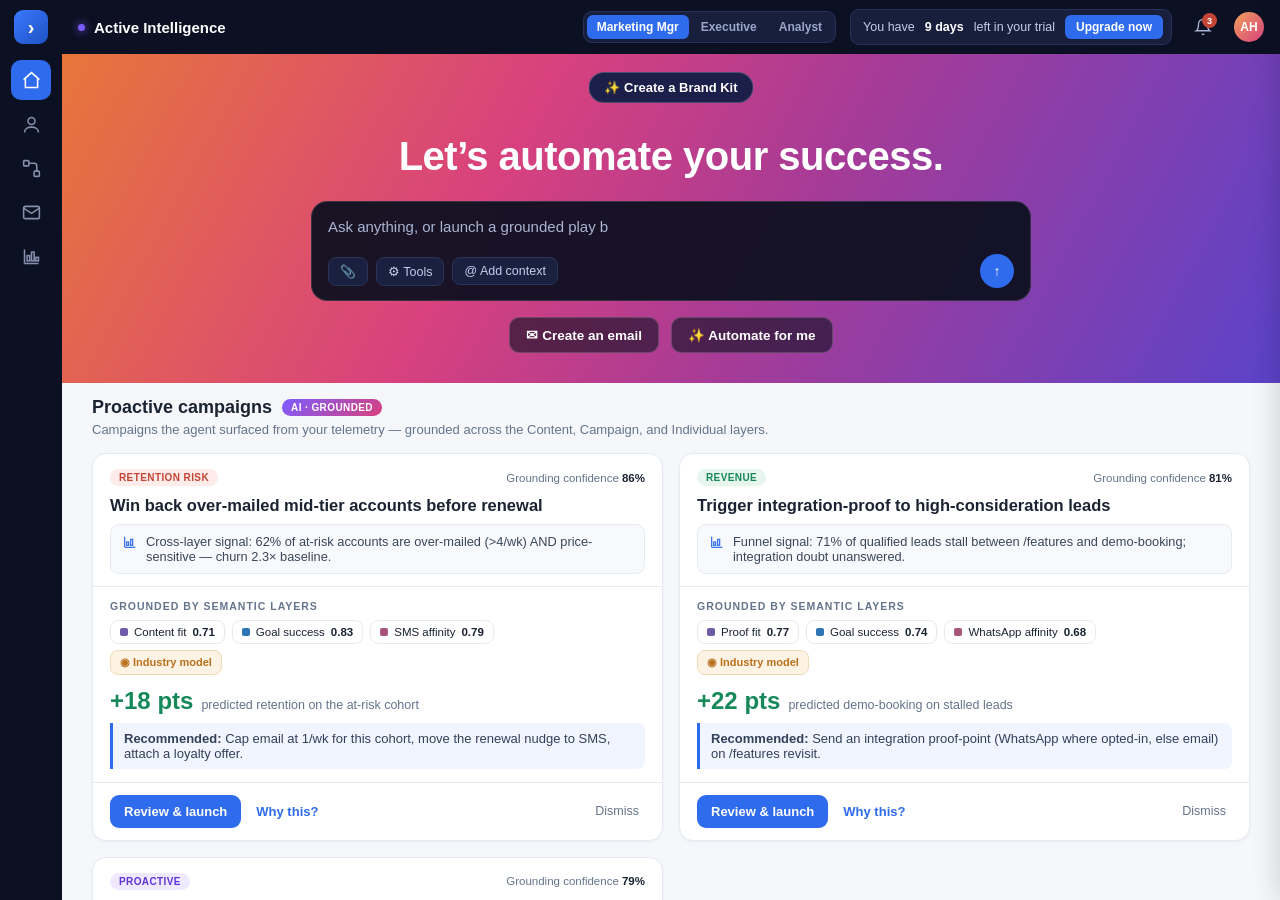
==== prototype/index.html @ b01e87f9 "initial upload" ====
<!DOCTYPE html>
<html lang="en">
<head>
<meta charset="UTF-8">
<meta name="viewport" content="width=device-width, initial-scale=1.0">
<title>Active Intelligence — Home</title>
<link rel="stylesheet" href="assets/app.css">
</head>
<body data-page="home" data-title="Active Intelligence">
<script src="assets/data.js"></script>
<script src="assets/shell.js"></script>
<script>
function card(c){
  const chips = c.chips.map(x=>`<span class="gchip"><span class="lyr" style="background:${DATA.LYR[x.l]||'#888'}"></span>${x.t} <b>${x.v}</b></span>`).join('');
  const scores = c.why.scores.map(s=>`<div class="scorerow"><span class="sc-m">${s.m}</span><span class="sc-n">${s.n}</span></div>`).join('');
  const cta = c.build ? `<a class="btn primary" href="builder.html?id=${c.id}">Review &amp; launch</a>` : `<a class="btn primary" href="reports.html">Open report</a>`;
  return `<div class="pcard" data-id="${c.id}">
    <div class="pc-top">
      <div class="pc-flag"><span class="flag ${c.flag}">${c.flagText}</span>
        <span class="conf">Grounding confidence <b>${Math.round(c.conf*100)}%</b></span></div>
      <div class="pc-title">${c.title}</div>
      <div class="trigger"><span class="ic">${SHELL_ICONS.chartSmall}</span><span>${c.trigger}</span></div>
    </div>
    <div class="pc-body">
      <div class="glabel">Grounded by semantic layers</div>
      <div class="gchips">${chips}</div>
      <div class="gchips"><span class="tier">&#9673; ${c.tier}</span></div>
      <div class="lift"><span class="n">${c.lift}</span><span class="l">${c.liftLabel}</span></div>
      <div class="action"><b>Recommended:</b> ${c.action}</div>
    </div>
    <div class="why" id="why-${c.id}">
      <div class="wl">Why this — hybrid reasoning</div>
      <div class="narr">${c.why.narr}</div>
      <div class="wl">Grounded on these scores</div>${scores}
    </div>
    <div class="pc-foot">${cta}
      <button class="btn link" data-act="why" data-id="${c.id}">Why this?</button>
      <button class="dismiss" data-act="dismiss">Dismiss</button>
    </div>
  </div>`;
}

function render(view, ctx){
  const role = ctx.role;
  const cards = (role==='exec'?[DATA.EXEC_CARD]:[]).concat(DATA.CAMPAIGNS);
  const sub = role==='exec'
    ? 'Portfolio view — plays ranked by projected revenue impact, every one grounded in performance scores.'
    : role==='analyst'
    ? 'Each play exposes the scores and model tier it’s grounded on. Open “Why this?” for the evidence.'
    : 'Campaigns the agent surfaced from your telemetry — grounded across the Content, Campaign, and Individual layers.';
  const prompts = {
    manager:'Ask anything, or launch a grounded play below…',
    exec:'Show me where revenue is at risk this week…',
    analyst:'Compare tenant vs industry model on the retention goal…'
  };
  view.innerHTML = `
    <div class="hero">
      <div class="brandkit">✨ Create a Brand Kit</div>
      <h1>Let’s automate your success.</h1>
      <div class="promptbox">
        <div class="ph" id="typed"></div>
        <div class="promptrow"><span class="pill">📎</span><span class="pill">⚙ Tools</span><span class="pill">@ Add context</span><span class="send">↑</span></div>
      </div>
      <div class="heroactions"><a class="ha" href="#">✉ Create an email</a><a class="ha" href="automations.html">✨ Automate for me</a></div>
    </div>
    <div class="section tight">
      <div class="sec-h"><h2>Proactive campaigns</h2><span class="ai">AI · GROUNDED</span></div>
      <p class="sec-sub">${sub}</p>
      <div class="cards">${cards.map(card).join('')}</div>
    </div>`;
  // typewriter
  const el = document.getElementById('typed'); const text = prompts[role]; let i=0; el.textContent='';
  clearInterval(window._tw); window._tw = setInterval(()=>{ el.textContent = text.slice(0,i++); if(i>text.length) clearInterval(window._tw); }, 26);
}

// delegated interactions (attached once)
document.addEventListener('click', e=>{
  const a = e.target.closest('[data-act]'); if(!a) return;
  if(a.dataset.act==='why'){ const w=document.getElementById('why-'+a.dataset.id); w.classList.toggle('open'); a.textContent = w.classList.contains('open')?'Hide reasoning':'Why this?'; }
  else if(a.dataset.act==='dismiss'){ const c=a.closest('.pcard'); c.style.opacity=.35; Shell.toast('Dismissed — the agent will learn from this'); }
});

Shell.mount(render);
</script>
</body>
</html>
---- prototype/assets/app.css ----
/* Active Intelligence — ActiveCampaign UI prototype · shared styles */
:root{
  --nav:#0b1022; --bar:#0b1022; --blue:#2f6bed; --blue2:#1f53c4;
  --ink:#1b2333; --muted:#64748b; --line:#e6ebf2; --bg:#f5f7fb; --card:#fff;
  --purple:#6E5AA6; --mauve:#A8557A; --campaign:#2E75B6; --teal:#16895a; --gold:#b5841f;
  --good:#16895a; --warn:#c9821f; --bad:#c44536; --chip:#eef2f9;
}
*{box-sizing:border-box}
html,body{margin:0;height:100%}
body{font-family:-apple-system,BlinkMacSystemFont,"Segoe UI",Inter,Arial,sans-serif;background:var(--bg);color:var(--ink);
  -webkit-font-smoothing:antialiased;font-size:14px}
a{color:inherit;text-decoration:none}
.app{display:grid;grid-template-columns:62px 1fr;height:100vh;overflow:hidden}

/* ---- Left nav rail ---- */
.rail{background:var(--nav);display:flex;flex-direction:column;align-items:center;padding:10px 0;gap:4px;z-index:30}
.logo{width:34px;height:34px;border-radius:9px;background:linear-gradient(135deg,#3b78ff,#1f53c4);color:#fff;display:flex;
  align-items:center;justify-content:center;font-weight:800;font-size:20px;margin-bottom:12px;text-decoration:none}
.nico{width:40px;height:40px;border-radius:10px;display:flex;align-items:center;justify-content:center;color:#8590ad;
  cursor:pointer;transition:.15s;position:relative}
.nico svg{width:21px;height:21px;stroke:currentColor;fill:none;stroke-width:1.8}
.nico:hover{background:#1a2240;color:#cdd6ee}
.nico.active{background:var(--blue);color:#fff}
.nico .tip{position:absolute;left:52px;top:50%;transform:translateY(-50%);background:#1a2240;color:#e7ecf8;font-size:12px;
  padding:5px 9px;border-radius:6px;white-space:nowrap;opacity:0;pointer-events:none;transition:.12s;z-index:60}
.nico:hover .tip{opacity:1}
.rail .spacer{flex:1}

/* ---- Top bar ---- */
.main{display:flex;flex-direction:column;min-width:0}
.topbar{height:54px;background:var(--bar);display:flex;align-items:center;gap:14px;padding:0 16px;color:#cdd6ee;z-index:20}
.tb-title{font-weight:700;color:#fff;font-size:15px;display:flex;align-items:center;gap:9px}
.tb-title .dot{width:7px;height:7px;border-radius:50%;background:#7c5cff;box-shadow:0 0 10px #7c5cff}
.tb-spacer{flex:1}
.trial{background:#171f3d;border:1px solid #28315c;border-radius:9px;padding:5px 8px 5px 12px;font-size:12.5px;color:#c3cdec;display:flex;align-items:center;gap:10px}
.trial b{color:#fff}
.trial .up{background:var(--blue);color:#fff;border:none;border-radius:6px;padding:5px 11px;font-weight:700;font-size:12px;cursor:pointer}
.roleswitch{display:flex;background:#171f3d;border:1px solid #28315c;border-radius:9px;padding:3px;gap:2px}
.roleswitch button{background:none;border:none;color:#9aa6c9;font-size:12px;font-weight:600;padding:5px 10px;border-radius:6px;cursor:pointer}
.roleswitch button.on{background:var(--blue);color:#fff}
.iconbtn{width:34px;height:34px;border-radius:8px;display:flex;align-items:center;justify-content:center;color:#aab4d4;cursor:pointer;position:relative}
.iconbtn:hover{background:#171f3d;color:#fff}
.iconbtn svg{width:18px;height:18px;stroke:currentColor;fill:none;stroke-width:1.8}
.badge{position:absolute;top:3px;right:3px;background:var(--bad);color:#fff;font-size:9px;font-weight:800;border-radius:9px;min-width:15px;height:15px;display:flex;align-items:center;justify-content:center;padding:0 3px}
.avatar{width:30px;height:30px;border-radius:50%;background:linear-gradient(135deg,#f0a05a,#d8417e);display:flex;align-items:center;justify-content:center;color:#fff;font-weight:700;font-size:12px}

/* ---- View area ---- */
.view{flex:1;overflow:auto}

/* HOME hero */
.hero{background:linear-gradient(118deg,#e8763a 0%,#d8417e 36%,#a93b95 58%,#5b43c9 100%);padding:34px 30px 30px;color:#fff;position:relative}
.hero .brandkit{position:absolute;top:18px;left:50%;transform:translateX(-50%);background:#1b1f4a;border:1px solid #ffffff33;
  color:#fff;border-radius:20px;padding:7px 15px;font-size:13px;font-weight:600;display:flex;gap:7px;align-items:center}
.hero h1{text-align:center;font-size:40px;font-weight:800;margin:46px 0 22px;letter-spacing:-.5px}
.promptbox{max-width:720px;margin:0 auto;background:#0c1020ee;border:1px solid #ffffff22;border-radius:16px;padding:16px 16px 12px}
.promptbox .ph{color:#aab4d4;font-size:15px;min-height:26px}
.promptrow{display:flex;align-items:center;gap:8px;margin-top:10px}
.promptrow .pill{background:#1a2140;border:1px solid #2a3358;color:#c3cdec;border-radius:8px;padding:6px 11px;font-size:12.5px;display:flex;gap:6px;align-items:center;cursor:pointer}
.promptrow .send{margin-left:auto;width:34px;height:34px;border-radius:50%;background:var(--blue);color:#fff;display:flex;align-items:center;justify-content:center;cursor:pointer}
.heroactions{display:flex;gap:12px;justify-content:center;margin-top:16px}
.heroactions .ha{background:#0c102099;border:1px solid #ffffff2b;color:#fff;border-radius:10px;padding:9px 16px;font-size:13.5px;font-weight:600;cursor:pointer;display:flex;gap:8px;align-items:center;text-decoration:none}

/* content sections */
.section{padding:24px 30px}
.section.tight{padding:8px 30px 24px}
.sec-h{display:flex;align-items:center;gap:10px;margin:6px 0 4px}
.sec-h h2{font-size:18px;margin:0;font-weight:800}
.ai{background:linear-gradient(135deg,#7c5cff,#d8417e);color:#fff;font-size:10px;font-weight:800;border-radius:20px;padding:3px 9px;letter-spacing:.4px}
.sec-sub{color:var(--muted);font-size:13px;margin:0 0 16px}

/* proactive campaign cards */
.cards{display:grid;grid-template-columns:1fr 1fr;gap:16px}
@media(max-width:1080px){.cards{grid-template-columns:1fr}}
.pcard{background:var(--card);border:1px solid var(--line);border-radius:14px;padding:0;overflow:hidden;box-shadow:0 1px 3px rgba(20,40,80,.05);transition:.18s}
.pcard:hover{box-shadow:0 6px 20px rgba(20,40,80,.10);transform:translateY(-1px)}
.pc-top{padding:15px 17px 12px;border-bottom:1px solid var(--line)}
.pc-flag{display:flex;align-items:center;gap:8px;margin-bottom:9px}
.flag{font-size:10px;font-weight:800;border-radius:20px;padding:3px 9px;letter-spacing:.4px;text-transform:uppercase}
.flag.pro{background:#efe9ff;color:#6034d6}
.flag.urgent{background:#fdece9;color:#c44536}
.flag.rev{background:#e6f5ee;color:#16895a}
.conf{margin-left:auto;font-size:11.5px;color:var(--muted)}
.conf b{color:var(--ink)}
.pc-title{font-size:16.5px;font-weight:800;margin:2px 0 8px;line-height:1.25}
.trigger{display:flex;gap:8px;align-items:flex-start;background:#f7f9fc;border:1px solid var(--line);border-radius:9px;padding:9px 11px;font-size:12.8px;color:#3a4659}
.trigger .ic{color:var(--blue);flex-shrink:0}
.trigger .ic svg{width:16px;height:16px;stroke:currentColor;fill:none;stroke-width:1.8}
.pc-body{padding:13px 17px}
.glabel{font-size:10.5px;font-weight:800;color:var(--muted);letter-spacing:1px;text-transform:uppercase;margin-bottom:8px}
.gchips{display:flex;flex-wrap:wrap;gap:7px;margin-bottom:6px}
.gchip{font-size:11.5px;border-radius:8px;padding:5px 9px;display:flex;gap:6px;align-items:center;border:1px solid var(--line);background:#fff}
.gchip .lyr{width:8px;height:8px;border-radius:2px}
.gchip b{font-variant-numeric:tabular-nums}
.tier{font-size:11px;font-weight:700;color:#b9701d;background:#fdf3e4;border:1px solid #f0d9b4;border-radius:8px;padding:5px 9px}
.lift{display:flex;align-items:baseline;gap:8px;margin:12px 0 4px}
.lift .n{font-size:24px;font-weight:800;color:var(--good)}
.lift .l{font-size:12.5px;color:var(--muted)}
.action{font-size:13px;color:#33405a;background:#f0f5ff;border-left:3px solid var(--blue);border-radius:0 7px 7px 0;padding:8px 11px;margin-top:8px}
.pc-foot{display:flex;gap:9px;padding:12px 17px;border-top:1px solid var(--line);align-items:center}
.btn{border:none;border-radius:9px;padding:9px 14px;font-size:13px;font-weight:700;cursor:pointer;font-family:inherit;text-decoration:none;display:inline-flex;align-items:center;gap:7px}
.btn.primary{background:var(--blue);color:#fff}.btn.primary:hover{background:var(--blue2)}
.btn.ghost{background:#fff;color:#33405a;border:1px solid var(--line)}.btn.ghost:hover{background:#f3f6fb}
.btn.link{background:none;color:var(--blue);padding:9px 6px;cursor:pointer}
.btn.lg{padding:12px 20px;font-size:14px}
.dismiss{margin-left:auto;color:var(--muted);background:none;border:none;cursor:pointer;font-size:12.5px}
.why{display:none;border-top:1px dashed var(--line);background:#0c1020;color:#cfdaf0;padding:14px 17px}
.why.open{display:block}
.why .wl{font-size:10.5px;font-weight:800;color:#7fb2e8;letter-spacing:.6px;text-transform:uppercase;margin-bottom:7px}
.why .narr{font-size:13px;line-height:1.6;color:#dfe7f5;margin-bottom:12px}
.why .narr b{color:#fff}
.scorerow{display:flex;justify-content:space-between;align-items:center;font-size:12px;padding:6px 0;border-top:1px solid #1d2742;gap:14px}
.scorerow .sc-n{font-family:Consolas,monospace;font-weight:700;color:#7fe8b0;white-space:nowrap}
.scorerow .sc-m{color:#8da3c8;font-size:11px}

/* REPORTS */
.rep{display:grid;grid-template-columns:222px 1fr;min-height:100%}
.subnav{background:#fff;border-right:1px solid var(--line);padding:16px 10px}
.subnav h3{font-size:17px;margin:4px 8px 14px;font-weight:800}
.subnav .grp{font-size:12px;color:#33405a;font-weight:700;padding:8px;display:flex;justify-content:space-between;cursor:pointer;border-radius:7px}
.subnav .grp:hover{background:#f3f6fb}
.subnav .it{font-size:12.5px;color:#56627a;padding:7px 8px 7px 18px;border-radius:7px;cursor:pointer}
.subnav .it:hover{background:#f3f6fb}
.subnav .it.on{background:#eaf1ff;color:var(--blue);font-weight:700}
.repmain{padding:22px 26px;overflow:auto}
.repmain .crumbs{font-size:12px;color:var(--muted);margin-bottom:6px}
.repmain h1{font-size:22px;margin:0 0 4px}
.filters{display:flex;gap:8px;flex-wrap:wrap;margin:14px 0 18px}
.filt{background:#fff;border:1px solid var(--line);border-radius:8px;padding:7px 11px;font-size:12.5px;color:#33405a;display:flex;gap:7px;align-items:center;cursor:pointer}
.filt.range{margin-left:auto}

/* freeform overview */
.overview{background:linear-gradient(135deg,#101a36,#1a2444);color:#e8eefb;border-radius:14px;padding:18px 20px;margin-bottom:18px;position:relative}
.overview .ai{position:absolute;top:16px;right:18px}
.overview h4{margin:0 0 6px;font-size:13px;color:#9fc0ee;font-weight:700;letter-spacing:.3px}
.overview p{margin:0 0 10px;font-size:14px;line-height:1.65}
.overview p:last-child{margin:0}
.overview b{color:#fff}
.overview .hl{color:#ffd27f;font-weight:700}
.overview .gd{color:#7fe8b0;font-weight:700}
.overview .bd{color:#ff9d8e;font-weight:700}

/* layer panels */
.layers{display:grid;grid-template-columns:1fr 1fr 1fr;gap:14px}
@media(max-width:1000px){.layers{grid-template-columns:1fr}}
.lpanel{background:#fff;border:1px solid var(--line);border-radius:13px;overflow:hidden}
.lp-head{padding:11px 14px;color:#fff;font-weight:800;font-size:13.5px;display:flex;align-items:center;gap:8px}
.lp-body{padding:13px 14px}
.metric{margin-bottom:13px}
.metric .mt{font-size:12px;color:#56627a;display:flex;justify-content:space-between}
.metric .mv{display:flex;align-items:baseline;gap:8px;margin:2px 0 5px}
.metric .mv .big{font-size:21px;font-weight:800}
.metric .mv .chg{font-size:12px;font-weight:700}
.bar{height:7px;background:#eef2f7;border-radius:6px;overflow:hidden}
.bar > i{display:block;height:100%;border-radius:6px}
.ground{font-size:11.3px;color:#6b7890;margin-top:6px;display:flex;gap:6px;align-items:flex-start;cursor:pointer}
.ground .gi{color:var(--gold);flex-shrink:0}
.ground:hover{color:#33405a}
.gdetail{display:none;margin-top:7px;background:#0c1020;color:#cfdaf0;border-radius:8px;padding:9px 11px;font-size:11.5px;line-height:1.55}
.gdetail.open{display:block}
.gdetail code{color:#7fe8b0;font-family:Consolas,monospace}
.gdetail .mt{color:#8da3c8}

/* notifications drawer */
.scrim{position:fixed;inset:0;background:#0009;opacity:0;pointer-events:none;transition:.2s;z-index:40}
.scrim.open{opacity:1;pointer-events:auto}
.drawer{position:fixed;top:0;right:-380px;width:370px;height:100vh;background:#fff;z-index:50;transition:.25s;box-shadow:-8px 0 30px #0003;display:flex;flex-direction:column}
.drawer.open{right:0}
.dw-h{padding:16px 18px;border-bottom:1px solid var(--line);display:flex;align-items:center;justify-content:space-between;gap:10px}
.dw-h h3{margin:0;font-size:16px;font-weight:800;flex:1}
.dw-h .x{cursor:pointer;color:var(--muted);font-size:20px;line-height:1}
.dw-role{font-size:11.5px;color:var(--muted);padding:8px 18px;background:#f7f9fc;border-bottom:1px solid var(--line)}
.dw-role b{color:var(--blue)}
.dwlist{overflow:auto;padding:8px 0}
.note{padding:12px 18px;border-bottom:1px solid #f0f3f8;display:flex;gap:11px;cursor:pointer}
.note:hover{background:#f7f9fc}
.note .ni{width:34px;height:34px;border-radius:9px;display:flex;align-items:center;justify-content:center;flex-shrink:0;font-size:16px}
.note .nt{font-size:13px;font-weight:700;margin-bottom:2px}
.note .nd{font-size:12px;color:#56627a;line-height:1.45}
.note .nm{font-size:11px;color:var(--muted);margin-top:4px}

/* placeholder + toast */
.placeholder{padding:60px 30px;text-align:center;color:var(--muted)}
.placeholder .pi{font-size:40px;margin-bottom:10px;opacity:.5}
.toast{position:fixed;bottom:24px;left:50%;transform:translateX(-50%) translateY(20px);background:#0c1020;color:#fff;padding:12px 18px;border-radius:10px;font-size:13px;opacity:0;transition:.25s;z-index:70;box-shadow:0 8px 24px #0004;pointer-events:none}
.toast.show{opacity:1;transform:translateX(-50%) translateY(0)}

/* ---- BUILDER ---- */
.builder{padding:22px 28px;max-width:1180px}
.bld-top{display:flex;align-items:flex-start;gap:14px;margin-bottom:18px}
.bld-back{font-size:13px;color:var(--blue);font-weight:600;display:inline-flex;gap:6px;align-items:center}
.bld-h1{font-size:23px;font-weight:800;margin:8px 0 3px}
.bld-sub{color:var(--muted);font-size:13px}
.stepper{display:flex;gap:6px;margin:4px 0 0}
.stepper .st{font-size:11px;font-weight:700;color:var(--muted);background:#eef2f9;border-radius:20px;padding:4px 11px}
.stepper .st.on{background:var(--blue);color:#fff}
.bld-grid{display:grid;grid-template-columns:1fr 360px;gap:18px;align-items:start}
@media(max-width:980px){.bld-grid{grid-template-columns:1fr}}
.bcard{background:#fff;border:1px solid var(--line);border-radius:13px;padding:16px 18px;margin-bottom:16px}
.bcard h3{margin:0 0 3px;font-size:14.5px;font-weight:800;display:flex;align-items:center;gap:8px}
.bcard .hint{font-size:12px;color:var(--muted);margin:0 0 12px}
.field{margin-bottom:13px}
.field label{display:block;font-size:11.5px;font-weight:700;color:#33405a;margin-bottom:5px}
.field select,.field input{width:100%;padding:10px 12px;border:1px solid var(--line);border-radius:9px;font-size:13.5px;font-family:inherit;background:#fff;color:var(--ink)}
.prefill{display:inline-flex;align-items:center;gap:5px;font-size:10.5px;font-weight:700;color:var(--teal);background:#e6f5ee;border-radius:20px;padding:2px 8px;margin-left:7px}
.two{display:grid;grid-template-columns:1fr 1fr;gap:12px}
.audience{display:flex;align-items:center;gap:14px;background:#f7f9fc;border:1px solid var(--line);border-radius:10px;padding:12px 14px}
.audience .big{font-size:26px;font-weight:800;color:var(--ink)}
.audience .d{font-size:12.5px;color:#56627a}
.chanrow{display:flex;gap:10px;flex-wrap:wrap}
.chan{flex:1;min-width:120px;border:1px solid var(--line);border-radius:10px;padding:11px 12px;background:#fff}
.chan.dim{opacity:.55}
.chan .cn{font-size:12.5px;font-weight:700;display:flex;justify-content:space-between;align-items:center}
.chan .cd{font-size:11.5px;color:var(--muted);margin-top:3px}
.chan .pin{font-size:9.5px;font-weight:800;border-radius:20px;padding:2px 7px}
.pin.up{background:#e6f5ee;color:#16895a}.pin.down{background:#fdece9;color:#c44536}.pin.same{background:#eef2f9;color:#64748b}
.creative{display:flex;gap:13px;align-items:flex-start;border:1px solid var(--line);border-radius:10px;padding:13px;background:#fff}
.creative .thumb{width:74px;height:74px;border-radius:9px;background:linear-gradient(135deg,#eaf1ff,#dfe8fb);border:1px solid var(--line);display:flex;align-items:center;justify-content:center;font-size:26px;flex-shrink:0}
.creative .ct{font-size:13.5px;font-weight:700}
.creative .cc{font-size:12.5px;color:#56627a;margin-top:4px;line-height:1.45;font-style:italic}
.creative .cscore{font-size:11px;color:var(--teal);font-weight:700;margin-top:6px}
/* grounding side panel */
.side{position:sticky;top:18px}
.gpanel{background:linear-gradient(150deg,#101a36,#1a2444);color:#e8eefb;border-radius:13px;padding:16px 17px;margin-bottom:14px}
.gpanel h3{margin:0 0 10px;font-size:13.5px;color:#9fc0ee;display:flex;align-items:center;gap:8px}
.gpanel .liftbig{font-size:30px;font-weight:800;color:#7fe8b0;line-height:1}
.gpanel .liftlbl{font-size:12px;color:#aab9d6;margin:3px 0 14px}
.gpanel .narr{font-size:12.5px;line-height:1.6;color:#d6e0f2;margin-bottom:13px}
.gpanel .narr b{color:#fff}
.gpanel .wl{font-size:10px;font-weight:800;color:#7fb2e8;letter-spacing:.6px;text-transform:uppercase;margin:0 0 6px}
.gpanel .tierline{font-size:11.5px;color:#ffd9a6;background:#3a2c14;border:1px solid #6b521f;border-radius:8px;padding:7px 10px;margin-bottom:12px}
.evalbadge{display:flex;align-items:center;gap:9px;background:#0c1020;border:1px solid #243056;border-radius:10px;padding:11px 12px}
.evalbadge .ck{width:26px;height:26px;border-radius:50%;background:#16895a;color:#fff;display:flex;align-items:center;justify-content:center;font-weight:800;flex-shrink:0}
.evalbadge .et{font-size:11.5px;color:#cfdaf0;line-height:1.4}
.launchbar{display:flex;gap:10px;align-items:center;margin-top:6px}
.launchbar .note2{font-size:11.5px;color:var(--muted)}

/* modal */
.modal-scrim{position:fixed;inset:0;background:#0b1022cc;display:none;align-items:center;justify-content:center;z-index:80}
.modal-scrim.open{display:flex}
.modal{background:#fff;border-radius:16px;padding:30px 30px 24px;max-width:440px;text-align:center;box-shadow:0 20px 60px #0006}
.modal .big{width:64px;height:64px;border-radius:50%;background:#e6f5ee;color:#16895a;font-size:34px;display:flex;align-items:center;justify-content:center;margin:0 auto 14px}
.modal h2{margin:0 0 8px;font-size:20px}
.modal p{color:#56627a;font-size:13.5px;line-height:1.6;margin:0 0 18px}
.loop{display:flex;align-items:center;justify-content:center;gap:8px;font-size:11.5px;color:var(--blue);font-weight:700;background:#eef4ff;border-radius:20px;padding:7px 14px;margin-bottom:18px}

/* ABOUT / landing */
.about{max-width:1000px;margin:0 auto;padding:34px 30px 60px}
.about .badge2{display:inline-block;background:#eef4ff;color:var(--blue);font-weight:700;font-size:12px;border-radius:20px;padding:5px 12px;margin-bottom:14px}
.about h1{font-size:30px;margin:0 0 8px}
.about .lede{font-size:16px;color:#475569;line-height:1.6;margin:0 0 24px;max-width:760px}
.about h2{font-size:19px;margin:30px 0 10px}
.about p{line-height:1.65;color:#33405a}
.about .figure{border:1px solid var(--line);border-radius:14px;overflow:hidden;background:#fff;margin:18px 0}
.about .figure img{width:100%;display:block}
.about .figcap{font-size:12.5px;color:var(--muted);padding:10px 14px;border-top:1px solid var(--line)}
.tilewrap{display:grid;grid-template-columns:1fr 1fr;gap:14px;margin:18px 0}
@media(max-width:760px){.tilewrap{grid-template-columns:1fr}}
.tile{border:1px solid var(--line);border-radius:13px;padding:18px;background:#fff;transition:.15s}
.tile:hover{box-shadow:0 6px 20px rgba(20,40,80,.10);transform:translateY(-1px)}
.tile .ti{font-size:24px;margin-bottom:8px}
.tile h3{margin:0 0 5px;font-size:15.5px}
.tile p{font-size:13px;color:#56627a;margin:0}
.tile .go{font-size:12.5px;color:var(--blue);font-weight:700;margin-top:10px;display:inline-block}
.linklist{list-style:none;padding:0;margin:10px 0}
.linklist li{padding:10px 0;border-top:1px solid var(--line);display:flex;align-items:center;gap:10px;font-size:13.5px}
.linklist li .lt{color:var(--muted);font-size:12px}
.disclaimer{background:#fff8ec;border:1px solid #f0dcb4;border-radius:11px;padding:14px 16px;font-size:12.5px;color:#7a5a1a;margin-top:24px;line-height:1.55}
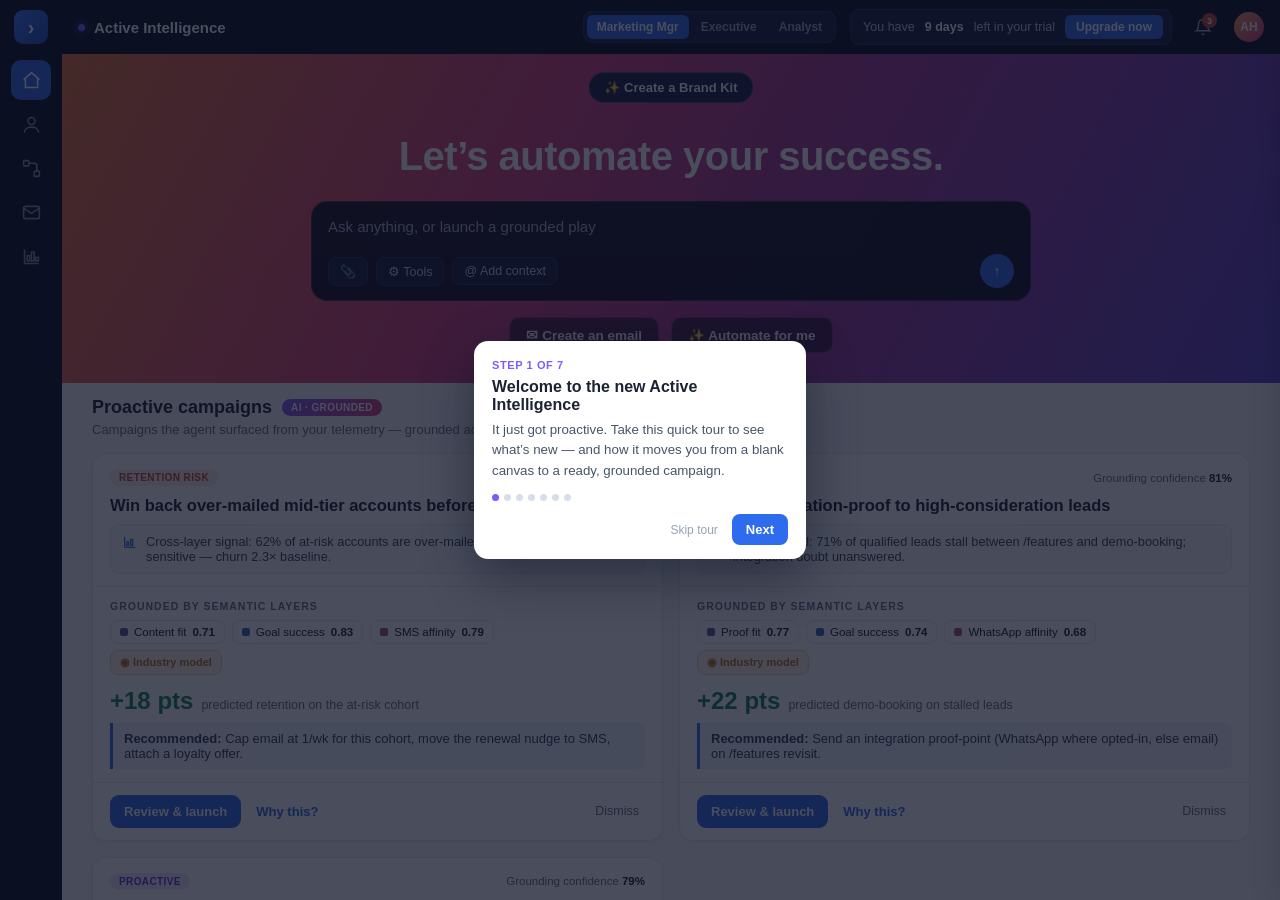
==== commit e74a4a86: "Initial local commit" ====
--- a/prototype/index.html
+++ b/prototype/index.html
@@ -82,5 +82,6 @@
 
 Shell.mount(render);
 </script>
+<script src="assets/tour.js"></script>
 </body>
 </html>
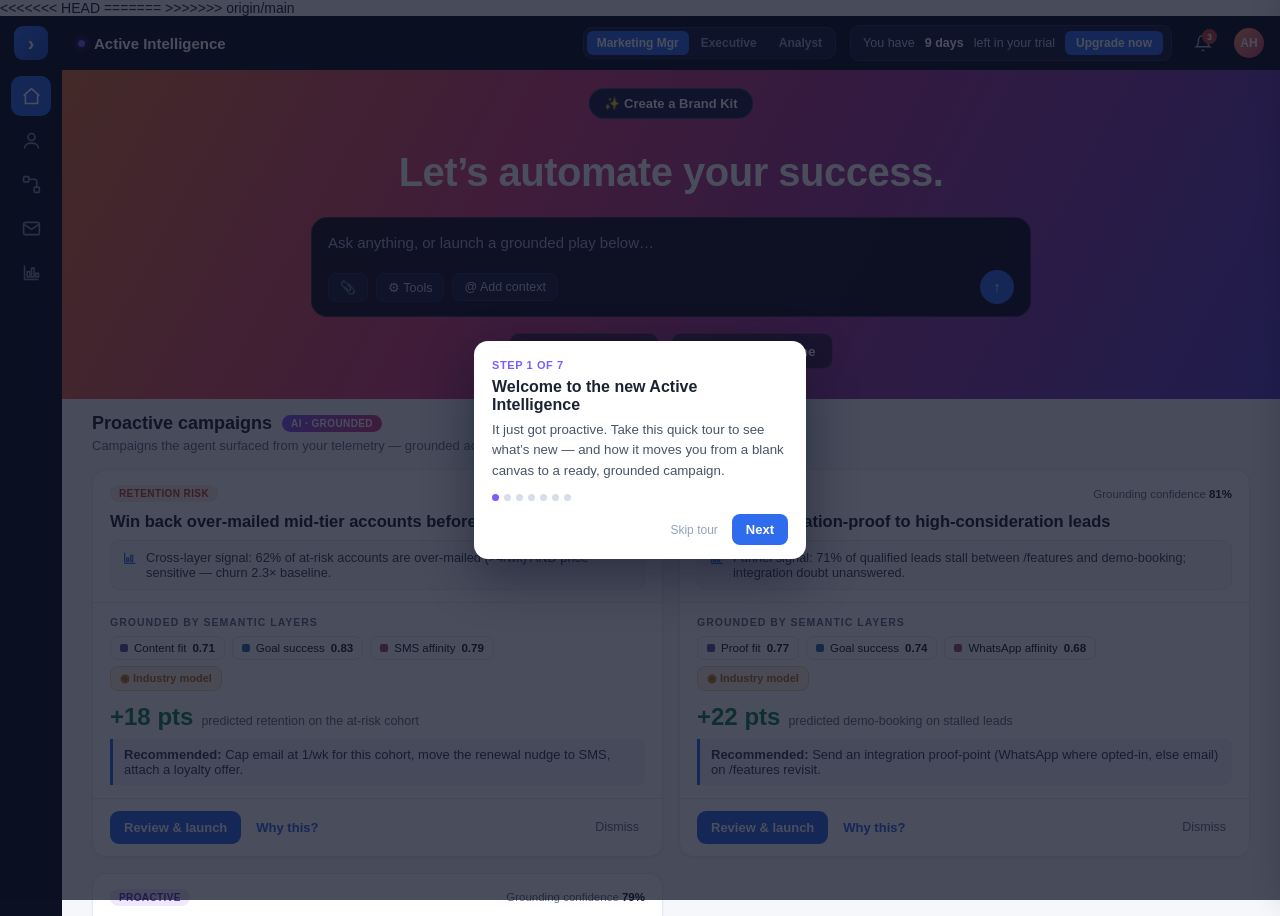
==== commit f972c709: "Latest change from local. Will attempt to merge." ====
--- a/prototype/index.html
+++ b/prototype/index.html
@@ -82,6 +82,9 @@
 
 Shell.mount(render);
 </script>
+<<<<<<< HEAD
 <script src="assets/tour.js"></script>
+=======
+>>>>>>> origin/main
 </body>
 </html>
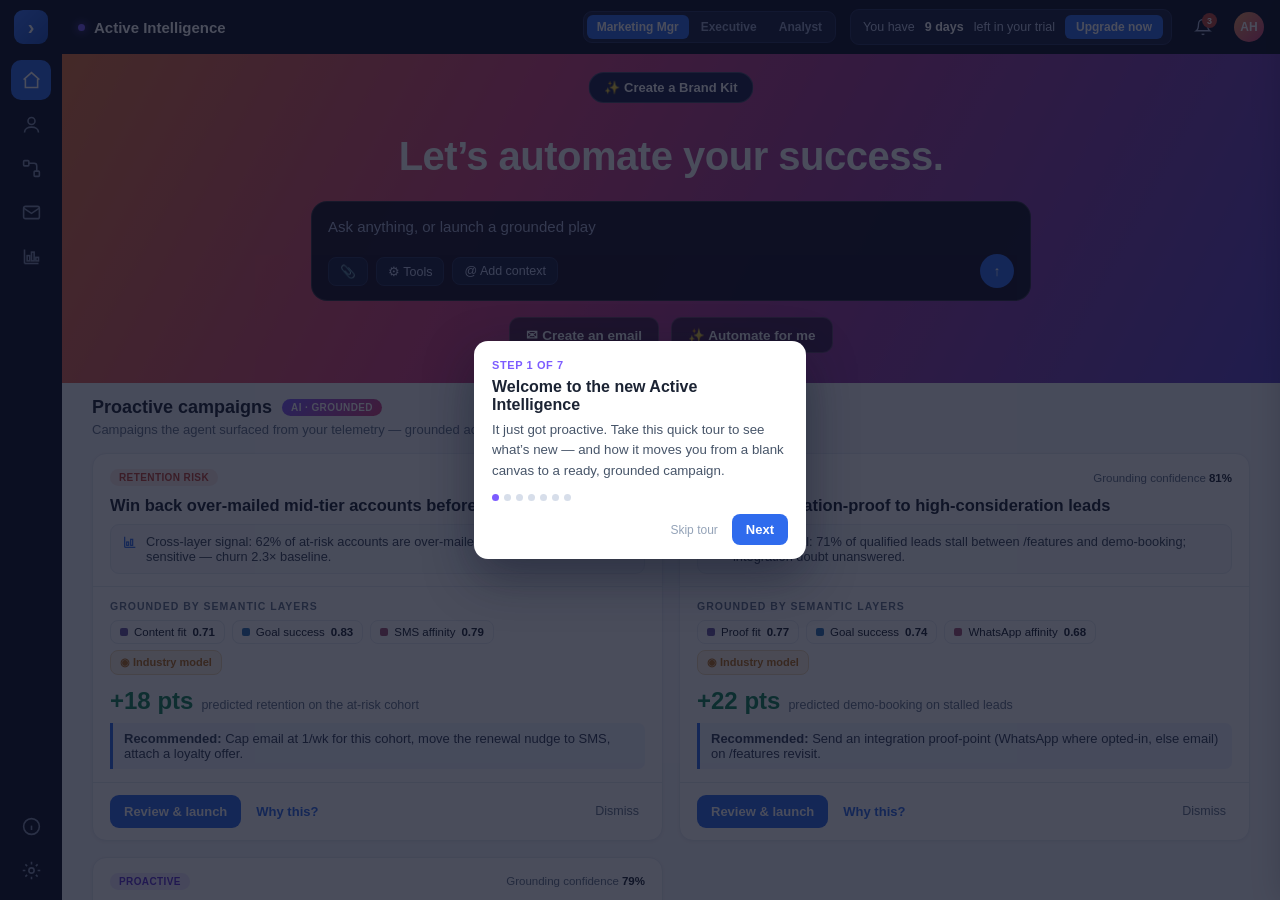
==== commit 16b2cedf: "Updated to v4" ====
--- a/prototype/index.html
+++ b/prototype/index.html
@@ -13,7 +13,7 @@
 function card(c){
   const chips = c.chips.map(x=>`<span class="gchip"><span class="lyr" style="background:${DATA.LYR[x.l]||'#888'}"></span>${x.t} <b>${x.v}</b></span>`).join('');
   const scores = c.why.scores.map(s=>`<div class="scorerow"><span class="sc-m">${s.m}</span><span class="sc-n">${s.n}</span></div>`).join('');
-  const cta = c.build ? `<a class="btn primary" href="builder.html?id=${c.id}">Review &amp; launch</a>` : `<a class="btn primary" href="reports.html">Open report</a>`;
+  const cta = c.build ? `<a class="btn primary" href="builder.html?id=${c.id}">Review &amp; launch</a>` : `<a class="btn primary" href="reports.html">Explore intelligence</a>`;
   return `<div class="pcard" data-id="${c.id}">
     <div class="pc-top">
       <div class="pc-flag"><span class="flag ${c.flag}">${c.flagText}</span>
@@ -82,9 +82,6 @@
 
 Shell.mount(render);
 </script>
-<<<<<<< HEAD
 <script src="assets/tour.js"></script>
-=======
->>>>>>> origin/main
 </body>
 </html>
--- a/prototype/assets/app.css
+++ b/prototype/assets/app.css
@@ -27,7 +27,7 @@
 .rail .spacer{flex:1}
 
 /* ---- Top bar ---- */
-.main{display:flex;flex-direction:column;min-width:0}
+.main{display:flex;flex-direction:column;min-width:0;min-height:0}
 .topbar{height:54px;background:var(--bar);display:flex;align-items:center;gap:14px;padding:0 16px;color:#cdd6ee;z-index:20}
 .tb-title{font-weight:700;color:#fff;font-size:15px;display:flex;align-items:center;gap:9px}
 .tb-title .dot{width:7px;height:7px;border-radius:50%;background:#7c5cff;box-shadow:0 0 10px #7c5cff}
@@ -45,7 +45,7 @@
 .avatar{width:30px;height:30px;border-radius:50%;background:linear-gradient(135deg,#f0a05a,#d8417e);display:flex;align-items:center;justify-content:center;color:#fff;font-weight:700;font-size:12px}
 
 /* ---- View area ---- */
-.view{flex:1;overflow:auto}
+.view{flex:1;min-height:0;overflow-y:auto;overflow-x:hidden}
 
 /* HOME hero */
 .hero{background:linear-gradient(118deg,#e8763a 0%,#d8417e 36%,#a93b95 58%,#5b43c9 100%);padding:34px 30px 30px;color:#fff;position:relative}
